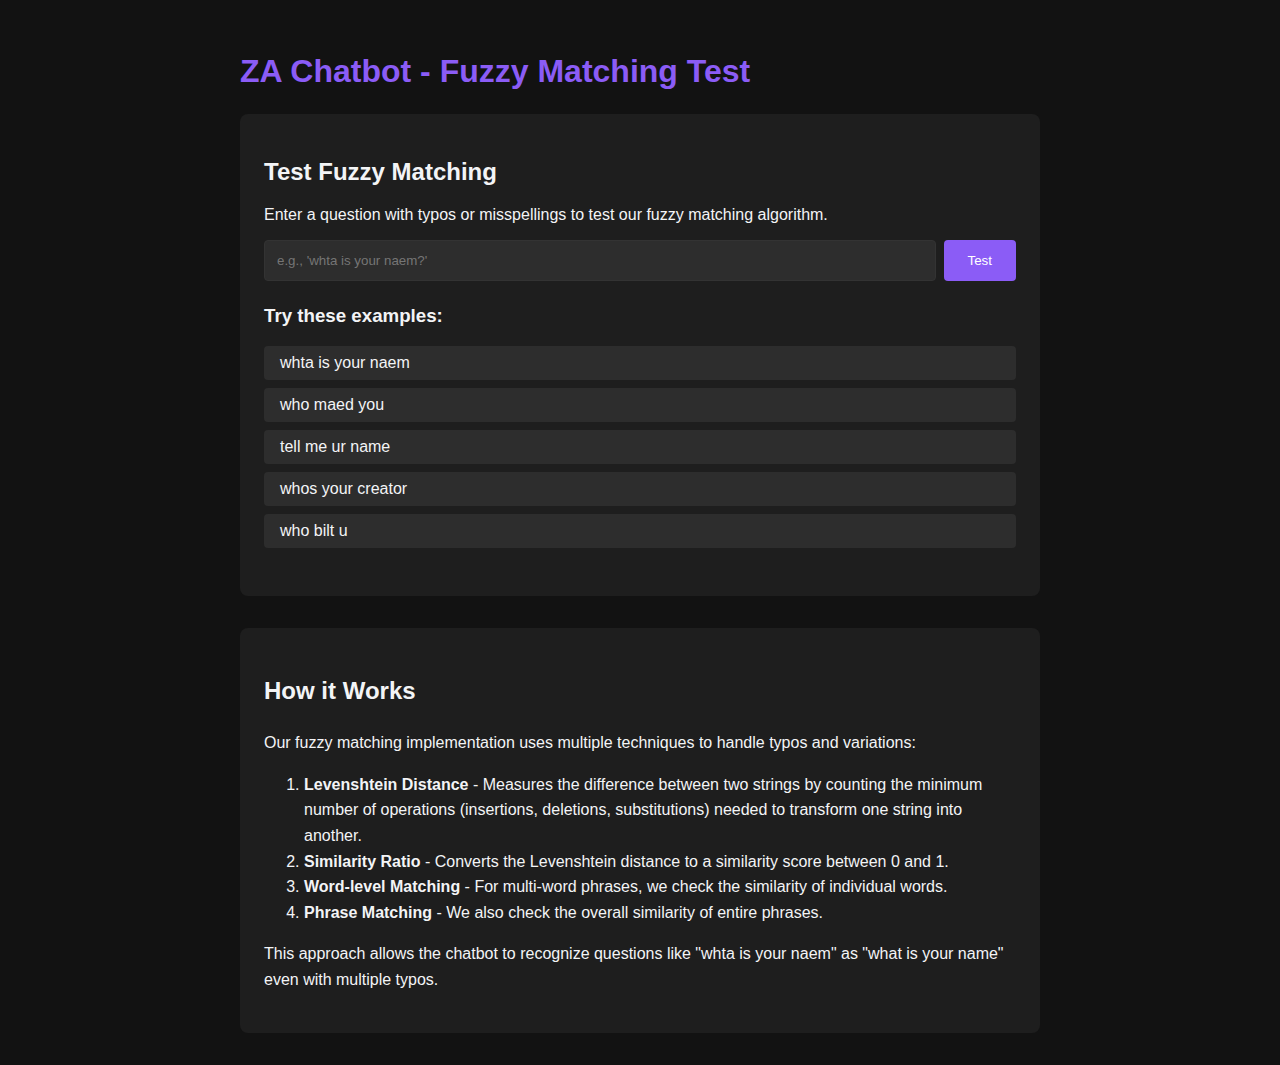
==== test-fuzzy.html @ abe6f03a "Initial commit" ====
<!DOCTYPE html>
<html lang="en">
<head>
    <meta charset="UTF-8">
    <meta name="viewport" content="width=device-width, initial-scale=1.0">
    <title>ZA Chatbot - Fuzzy Matching Test</title>
    <style>
        body {
            font-family: 'Inter', sans-serif;
            background-color: #121212;
            color: #f3f4f6;
            max-width: 800px;
            margin: 0 auto;
            padding: 2rem;
        }
        h1 {
            color: #8b5cf6;
            margin-bottom: 1.5rem;
        }
        .test-container {
            background-color: #1e1e1e;
            border-radius: 0.5rem;
            padding: 1.5rem;
            margin-bottom: 2rem;
        }
        .test-input {
            display: flex;
            margin-bottom: 1rem;
        }
        input {
            flex: 1;
            padding: 0.75rem;
            border-radius: 0.25rem;
            border: 1px solid #333;
            background-color: #2d2d2d;
            color: #f3f4f6;
            margin-right: 0.5rem;
        }
        button {
            padding: 0.75rem 1.5rem;
            background-color: #8b5cf6;
            color: white;
            border: none;
            border-radius: 0.25rem;
            cursor: pointer;
        }
        button:hover {
            background-color: #6d28d9;
        }
        .examples {
            margin-top: 1.5rem;
        }
        .example {
            background-color: #2d2d2d;
            padding: 0.5rem 1rem;
            border-radius: 0.25rem;
            margin-bottom: 0.5rem;
            cursor: pointer;
        }
        .example:hover {
            background-color: #3d3d3d;
        }
        .results {
            margin-top: 1.5rem;
        }
        .result-item {
            padding: 1rem;
            background-color: #2d2d2d;
            border-radius: 0.25rem;
            margin-bottom: 0.5rem;
        }
        .match {
            color: #10b981;
        }
        .no-match {
            color: #ef4444;
        }
        .similarity-score {
            display: inline-block;
            width: 50px;
            text-align: right;
            margin-right: 1rem;
        }
        .explanation {
            margin-top: 2rem;
            line-height: 1.6;
            background-color: #1e1e1e;
            padding: 1.5rem;
            border-radius: 0.5rem;
        }
    </style>
</head>
<body>
    <h1>ZA Chatbot - Fuzzy Matching Test</h1>
    
    <div class="test-container">
        <h2>Test Fuzzy Matching</h2>
        <p>Enter a question with typos or misspellings to test our fuzzy matching algorithm.</p>
        
        <div class="test-input">
            <input type="text" id="testInput" placeholder="e.g., 'whta is your naem?'" />
            <button id="testButton">Test</button>
        </div>
        
        <div class="examples">
            <h3>Try these examples:</h3>
            <div class="example" data-example="whta is your naem">whta is your naem</div>
            <div class="example" data-example="who maed you">who maed you</div>
            <div class="example" data-example="tell me ur name">tell me ur name</div>
            <div class="example" data-example="whos your creator">whos your creator</div>
            <div class="example" data-example="who bilt u">who bilt u</div>
        </div>
        
        <div class="results" id="results">
            <!-- Results will appear here -->
        </div>
    </div>
    
    <div class="explanation">
        <h2>How it Works</h2>
        <p>Our fuzzy matching implementation uses multiple techniques to handle typos and variations:</p>
        <ol>
            <li><strong>Levenshtein Distance</strong> - Measures the difference between two strings by counting the minimum number of operations (insertions, deletions, substitutions) needed to transform one string into another.</li>
            <li><strong>Similarity Ratio</strong> - Converts the Levenshtein distance to a similarity score between 0 and 1.</li>
            <li><strong>Word-level Matching</strong> - For multi-word phrases, we check the similarity of individual words.</li>
            <li><strong>Phrase Matching</strong> - We also check the overall similarity of entire phrases.</li>
        </ol>
        <p>This approach allows the chatbot to recognize questions like "whta is your naem" as "what is your name" even with multiple typos.</p>
    </div>
    
    <script src="personality.js"></script>
    <script>
        document.addEventListener('DOMContentLoaded', () => {
            const testInput = document.getElementById('testInput');
            const testButton = document.getElementById('testButton');
            const resultsDiv = document.getElementById('results');
            const exampleDivs = document.querySelectorAll('.example');
            
            // Sample questions for testing
            const nameQuestions = [
                "what is your name",
                "who are you",
                "tell me your name",
                "your name",
                "what should i call you",
                "introduce yourself"
            ];
            
            const creatorQuestions = [
                "who created you",
                "who is your creator",
                "who made you",
                "who built you",
                "who developed you"
            ];
            
            // Test button click handler
            testButton.addEventListener('click', () => {
                runTest();
            });
            
            // Example click handlers
            exampleDivs.forEach(div => {
                div.addEventListener('click', () => {
                    testInput.value = div.getAttribute('data-example');
                    runTest();
                });
            });
            
            // Enter key in input
            testInput.addEventListener('keypress', (e) => {
                if (e.key === 'Enter') {
                    runTest();
                }
            });
            
            // Function to run the test
            function runTest() {
                const input = testInput.value.trim();
                if (!input) return;
                
                resultsDiv.innerHTML = '';
                
                // Get personality response
                const personalityResponse = checkPersonalityResponse(input);
                
                // Display header
                const responseHeader = document.createElement('h3');
                if (personalityResponse) {
                    responseHeader.innerHTML = 'Matched! Response: <span class="match">' + personalityResponse + '</span>';
                } else {
                    responseHeader.innerHTML = '<span class="no-match">No match found. Would be handled by the API.</span>';
                }
                resultsDiv.appendChild(responseHeader);
                
                // Display similarity scores for name questions
                resultsDiv.appendChild(createCategoryHeader('Name Questions'));
                nameQuestions.forEach(question => {
                    const similarity = similarityRatio(input.toLowerCase(), question);
                    const matchResult = fuzzyMatchAny(input.toLowerCase(), [question]);
                    resultsDiv.appendChild(createResultItem(question, similarity, matchResult));
                });
                
                // Display similarity scores for creator questions
                resultsDiv.appendChild(createCategoryHeader('Creator Questions'));
                creatorQuestions.forEach(question => {
                    const similarity = similarityRatio(input.toLowerCase(), question);
                    const matchResult = fuzzyMatchAny(input.toLowerCase(), [question]);
                    resultsDiv.appendChild(createResultItem(question, similarity, matchResult));
                });
            }
            
            // Create a category header
            function createCategoryHeader(title) {
                const header = document.createElement('h4');
                header.textContent = title;
                return header;
            }
            
            // Create a result item
            function createResultItem(question, similarity, isMatch) {
                const item = document.createElement('div');
                item.classList.add('result-item');
                
                const score = document.createElement('span');
                score.classList.add('similarity-score');
                score.textContent = (similarity * 100).toFixed(0) + '%';
                
                const text = document.createElement('span');
                text.textContent = question;
                
                const matchIndicator = document.createElement('span');
                matchIndicator.classList.add(isMatch ? 'match' : 'no-match');
                matchIndicator.textContent = isMatch ? ' ✓ Match' : ' ✗ No match';
                
                item.appendChild(score);
                item.appendChild(text);
                item.appendChild(matchIndicator);
                
                return item;
            }
        });
    </script>
</body>
</html>
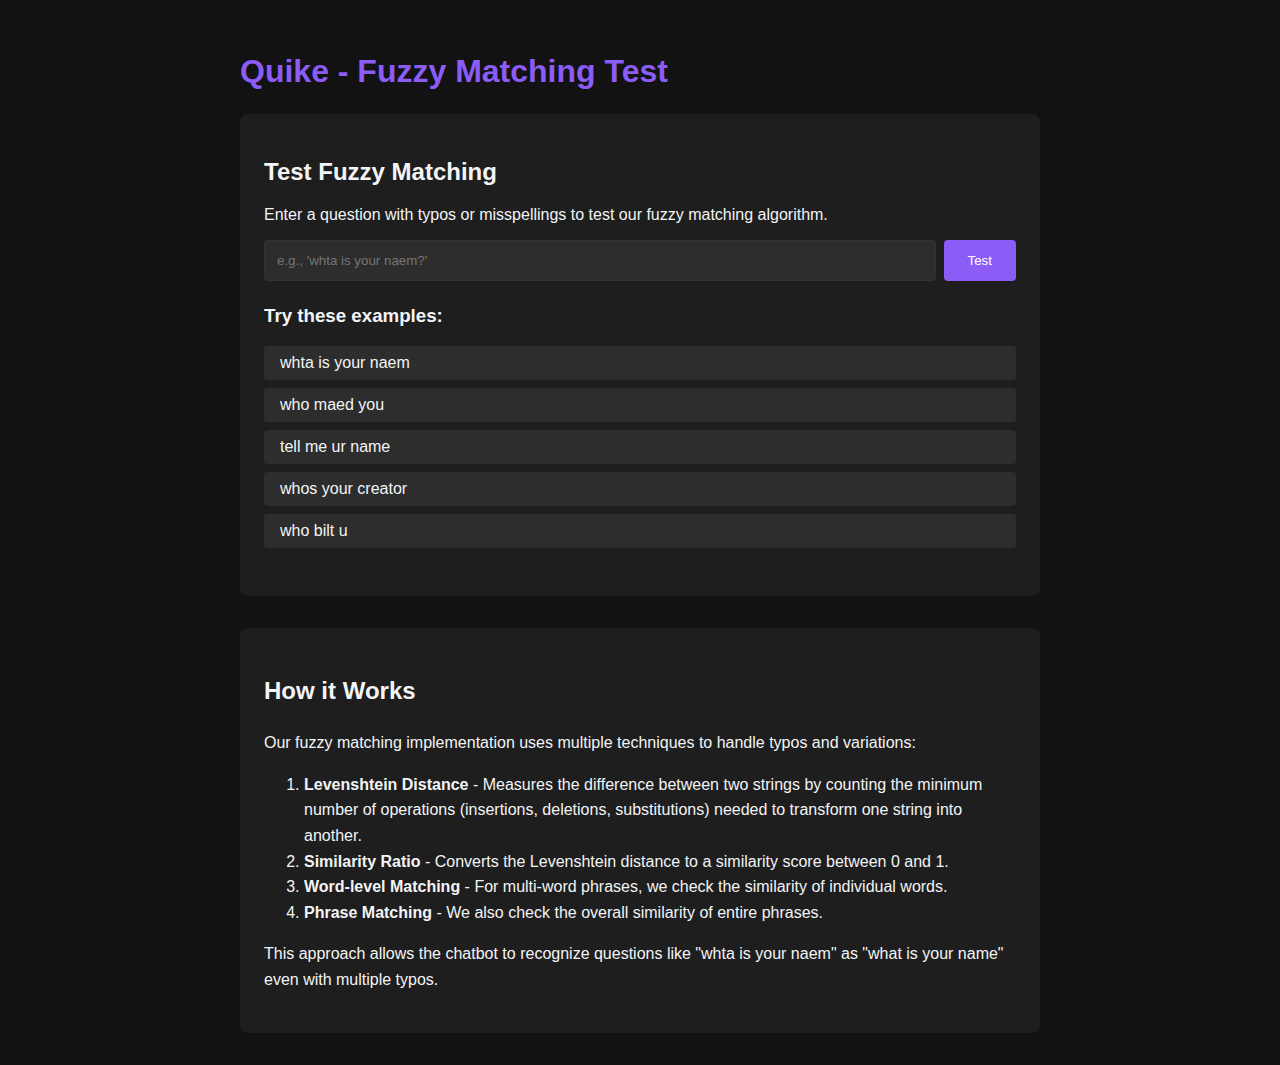
==== commit 96697ad4: "change chatbot name ZA to Quike" ====
--- a/test-fuzzy.html
+++ b/test-fuzzy.html
@@ -3,7 +3,7 @@
 <head>
     <meta charset="UTF-8">
     <meta name="viewport" content="width=device-width, initial-scale=1.0">
-    <title>ZA Chatbot - Fuzzy Matching Test</title>
+    <title>Quike - Fuzzy Matching Test</title>
     <style>
         body {
             font-family: 'Inter', sans-serif;
@@ -91,7 +91,7 @@
     </style>
 </head>
 <body>
-    <h1>ZA Chatbot - Fuzzy Matching Test</h1>
+    <h1>Quike - Fuzzy Matching Test</h1>
     
     <div class="test-container">
         <h2>Test Fuzzy Matching</h2>
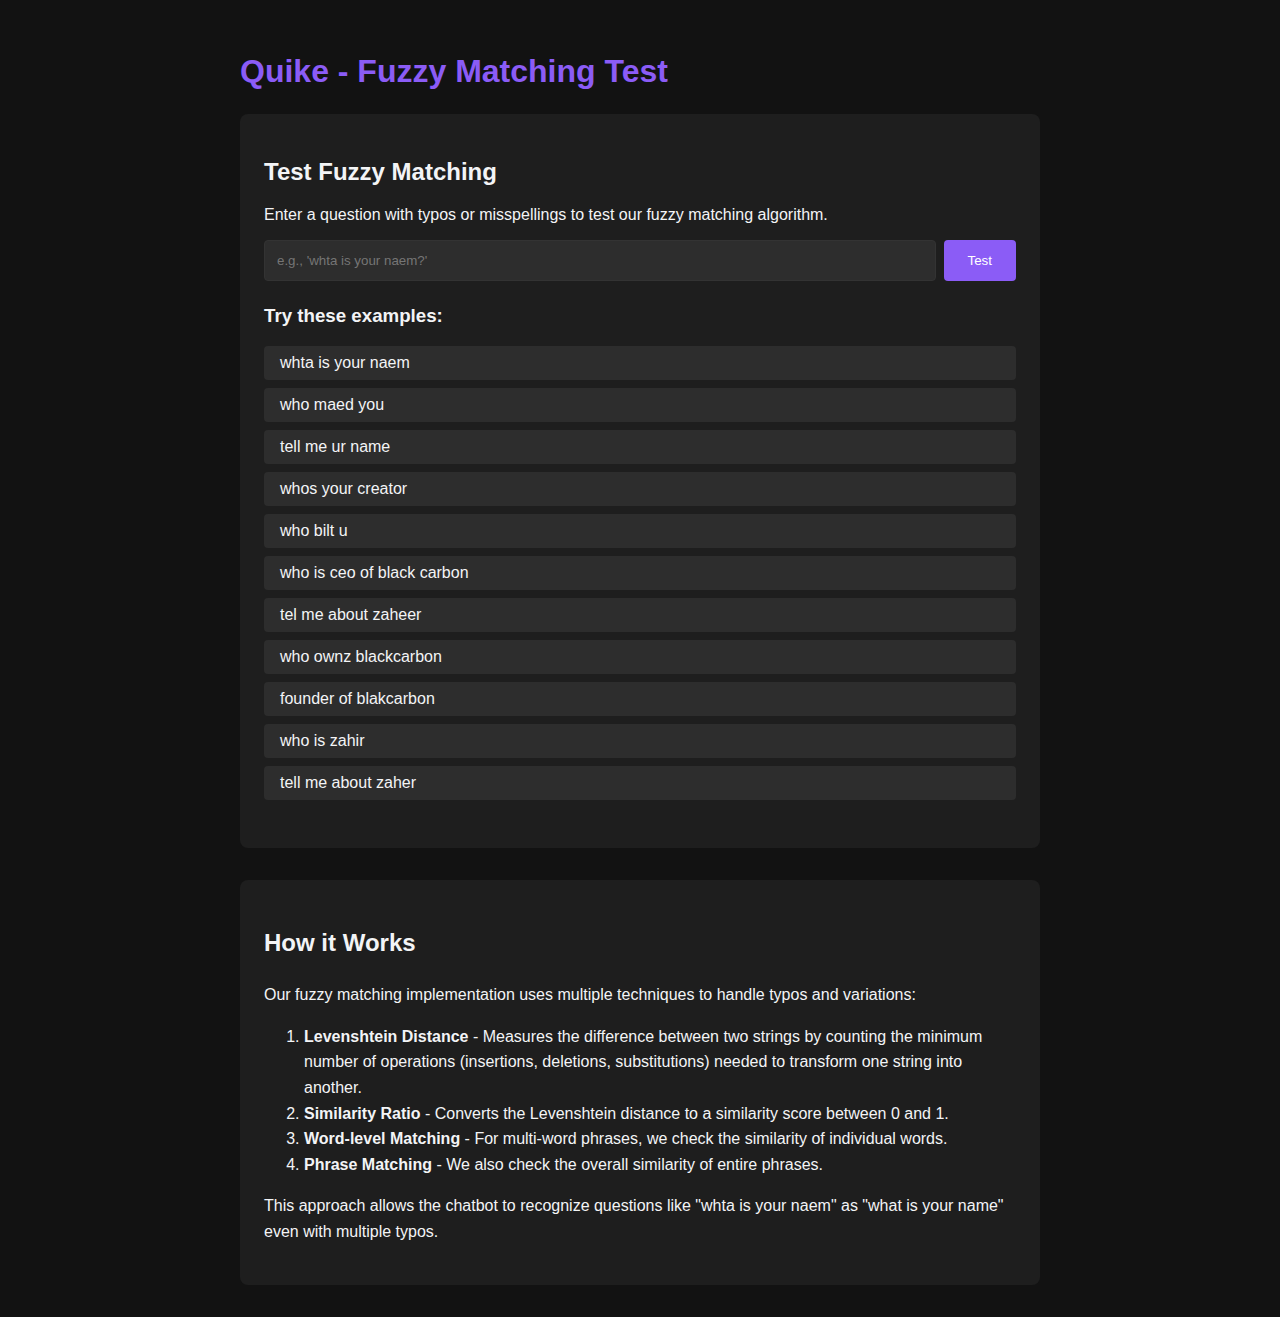
==== commit c2d886a0: "addeds superbase auth" ====
--- a/test-fuzzy.html
+++ b/test-fuzzy.html
@@ -109,6 +109,12 @@
             <div class="example" data-example="tell me ur name">tell me ur name</div>
             <div class="example" data-example="whos your creator">whos your creator</div>
             <div class="example" data-example="who bilt u">who bilt u</div>
+            <div class="example" data-example="who is ceo of black carbon">who is ceo of black carbon</div>
+            <div class="example" data-example="tel me about zaheer">tel me about zaheer</div>
+            <div class="example" data-example="who ownz blackcarbon">who ownz blackcarbon</div>
+            <div class="example" data-example="founder of blakcarbon">founder of blakcarbon</div>
+            <div class="example" data-example="who is zahir">who is zahir</div>
+            <div class="example" data-example="tell me about zaher">tell me about zaher</div>
         </div>
         
         <div class="results" id="results">
@@ -154,6 +160,22 @@
                 "who developed you"
             ];
             
+            const founderQuestions = [
+                "who is the founder of blackcarbon",
+                "who is the ceo of blackcarbon",
+                "who owns blackcarbon",
+                "ceo of blackcarbon",
+                "founder of blackcarbon"
+            ];
+            
+            const zaheerQuestions = [
+                "who is zaheer",
+                "tell me about zaheer",
+                "zaheer founder",
+                "zaheer ceo",
+                "about zaheer"
+            ];
+            
             // Test button click handler
             testButton.addEventListener('click', () => {
                 runTest();
@@ -208,36 +230,53 @@
                     const matchResult = fuzzyMatchAny(input.toLowerCase(), [question]);
                     resultsDiv.appendChild(createResultItem(question, similarity, matchResult));
                 });
+                
+                // Display similarity scores for founder questions
+                resultsDiv.appendChild(createCategoryHeader('Founder/CEO Questions'));
+                founderQuestions.forEach(question => {
+                    const similarity = similarityRatio(input.toLowerCase(), question);
+                    const matchResult = fuzzyMatchAny(input.toLowerCase(), [question]);
+                    resultsDiv.appendChild(createResultItem(question, similarity, matchResult));
+                });
+                
+                // Display similarity scores for Zaheer questions
+                resultsDiv.appendChild(createCategoryHeader('Zaheer Questions'));
+                zaheerQuestions.forEach(question => {
+                    const similarity = similarityRatio(input.toLowerCase(), question);
+                    const matchResult = fuzzyMatchAny(input.toLowerCase(), [question]);
+                    resultsDiv.appendChild(createResultItem(question, similarity, matchResult));
+                });
             }
             
-            // Create a category header
-            function createCategoryHeader(title) {
+            // Function to create category header
+            function createCategoryHeader(text) {
                 const header = document.createElement('h4');
-                header.textContent = title;
+                header.textContent = text;
                 return header;
             }
             
-            // Create a result item
-            function createResultItem(question, similarity, isMatch) {
-                const item = document.createElement('div');
-                item.classList.add('result-item');
-                
-                const score = document.createElement('span');
-                score.classList.add('similarity-score');
-                score.textContent = (similarity * 100).toFixed(0) + '%';
-                
-                const text = document.createElement('span');
-                text.textContent = question;
-                
-                const matchIndicator = document.createElement('span');
-                matchIndicator.classList.add(isMatch ? 'match' : 'no-match');
-                matchIndicator.textContent = isMatch ? ' ✓ Match' : ' ✗ No match';
-                
-                item.appendChild(score);
-                item.appendChild(text);
-                item.appendChild(matchIndicator);
-                
-                return item;
+            // Function to create result item
+            function createResultItem(phrase, similarity, matches) {
+                const resultItem = document.createElement('div');
+                resultItem.classList.add('result-item');
+                
+                const scoreSpan = document.createElement('span');
+                scoreSpan.classList.add('similarity-score');
+                scoreSpan.textContent = similarity.toFixed(2);
+                
+                const phraseSpan = document.createElement('span');
+                if (matches) {
+                    phraseSpan.classList.add('match');
+                    phraseSpan.textContent = `"${phrase}" - MATCH`;
+                } else {
+                    phraseSpan.classList.add('no-match');
+                    phraseSpan.textContent = `"${phrase}" - NO MATCH`;
+                }
+                
+                resultItem.appendChild(scoreSpan);
+                resultItem.appendChild(phraseSpan);
+                
+                return resultItem;
             }
         });
     </script>
